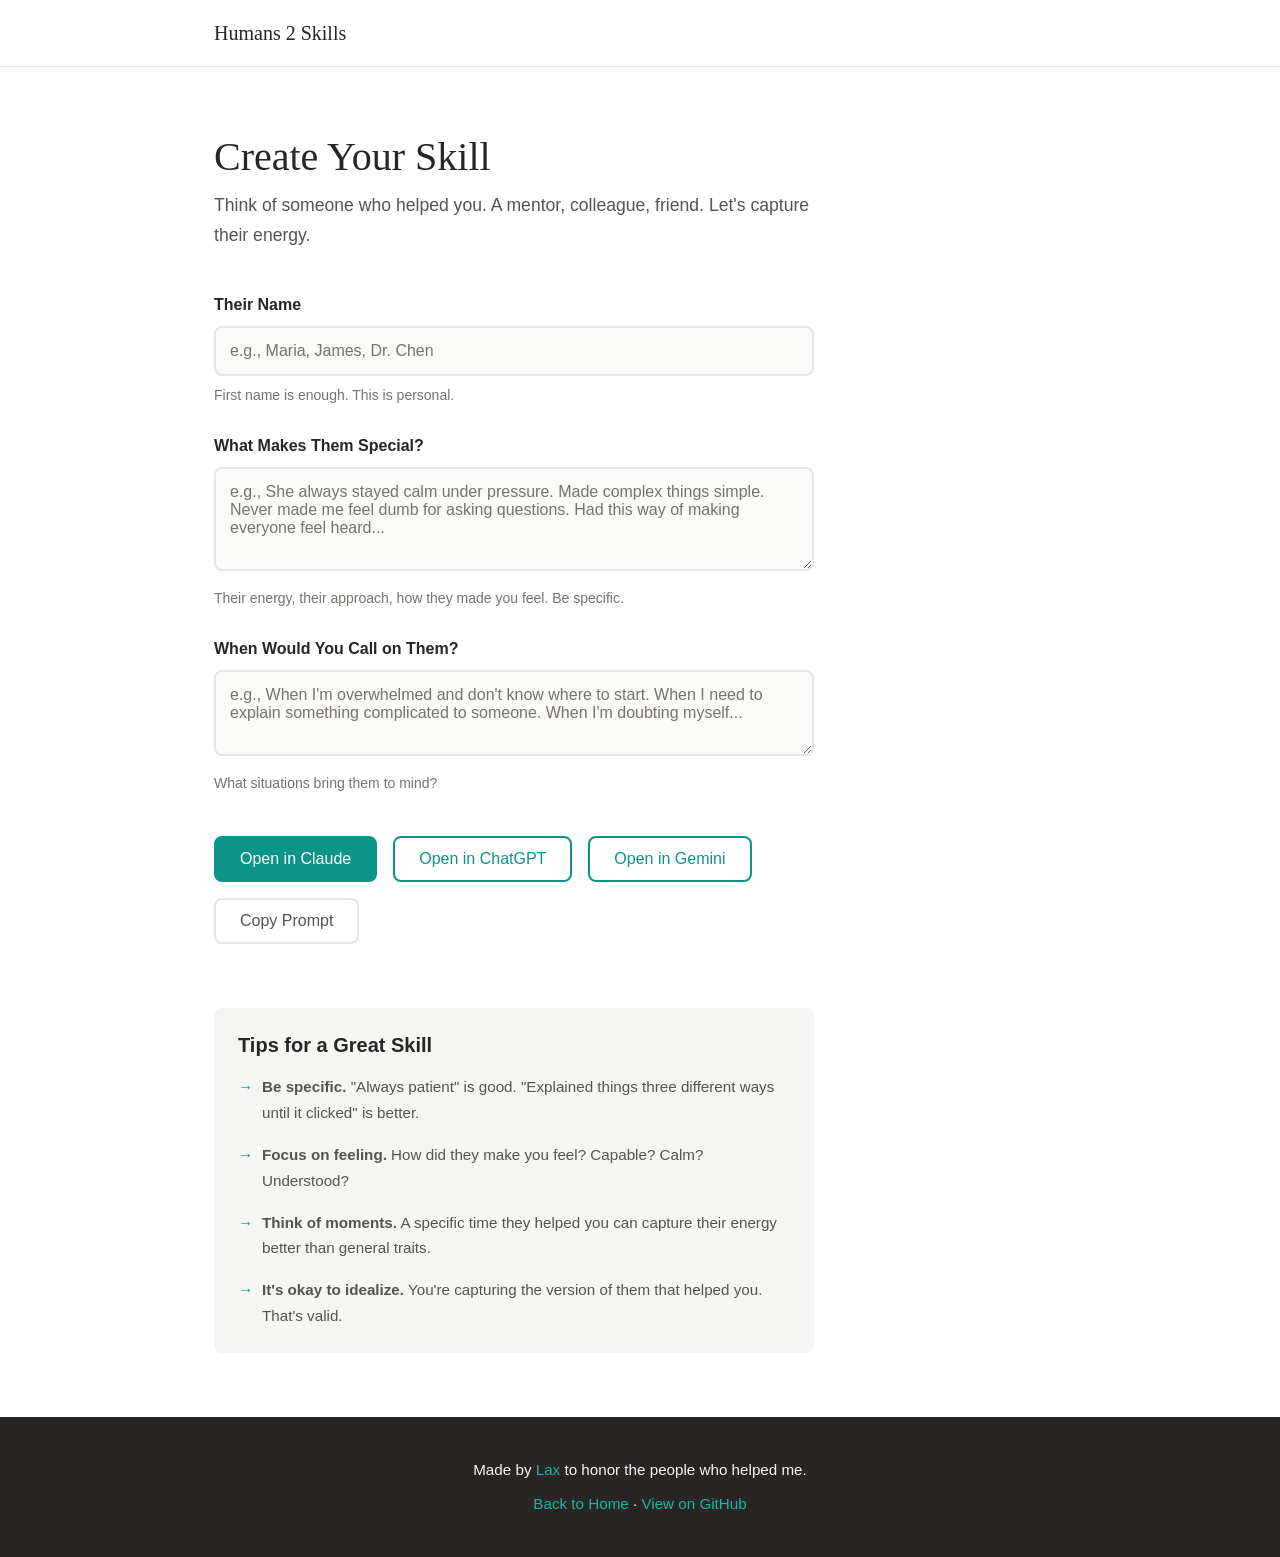
==== generator.html @ aa1a5937 "Initial release: Humans 2 Skills A tool to honor the people who shaped you by turning their energy i" ====
<!DOCTYPE html>
<html lang="en">
<head>
    <meta charset="UTF-8">
    <meta name="viewport" content="width=device-width, initial-scale=1.0">
    <title>Create Your Skill - Humans 2 Skills</title>
    <meta name="description" content="Turn someone who shaped you into an AI skill. Create a custom prompt for Claude, ChatGPT, or Gemini.">
    <link rel="stylesheet" href="style.css">
</head>
<body>
    <header class="header-simple">
        <div class="container">
            <a href="index.html" class="logo">Humans 2 Skills</a>
        </div>
    </header>

    <main>
        <section class="generator">
            <div class="container">
                <h1>Create Your Skill</h1>
                <p class="section-intro">Think of someone who helped you. A mentor, colleague, friend. Let's capture their energy.</p>

                <form id="skill-form" class="skill-form">
                    <div class="form-group">
                        <label for="name">Their Name</label>
                        <input
                            type="text"
                            id="name"
                            name="name"
                            placeholder="e.g., Maria, James, Dr. Chen"
                            required
                        >
                        <span class="helper-text">First name is enough. This is personal.</span>
                    </div>

                    <div class="form-group">
                        <label for="description">What Makes Them Special?</label>
                        <textarea
                            id="description"
                            name="description"
                            rows="4"
                            placeholder="e.g., She always stayed calm under pressure. Made complex things simple. Never made me feel dumb for asking questions. Had this way of making everyone feel heard..."
                            required
                        ></textarea>
                        <span class="helper-text">Their energy, their approach, how they made you feel. Be specific.</span>
                    </div>

                    <div class="form-group">
                        <label for="useCases">When Would You Call on Them?</label>
                        <textarea
                            id="useCases"
                            name="useCases"
                            rows="3"
                            placeholder="e.g., When I'm overwhelmed and don't know where to start. When I need to explain something complicated to someone. When I'm doubting myself..."
                            required
                        ></textarea>
                        <span class="helper-text">What situations bring them to mind?</span>
                    </div>

                    <div class="button-group">
                        <button type="button" class="btn btn-primary" onclick="openInClaude()">
                            Open in Claude
                        </button>
                        <button type="button" class="btn btn-secondary" onclick="openInChatGPT()">
                            Open in ChatGPT
                        </button>
                        <button type="button" class="btn btn-secondary" onclick="openInGemini()">
                            Open in Gemini
                        </button>
                        <button type="button" class="btn btn-outline" onclick="copyPrompt()">
                            Copy Prompt
                        </button>
                    </div>
                </form>

                <div id="toast" class="toast hidden">
                    Prompt copied to clipboard!
                </div>

                <div class="tips">
                    <h3>Tips for a Great Skill</h3>
                    <ul>
                        <li><strong>Be specific.</strong> "Always patient" is good. "Explained things three different ways until it clicked" is better.</li>
                        <li><strong>Focus on feeling.</strong> How did they make you feel? Capable? Calm? Understood?</li>
                        <li><strong>Think of moments.</strong> A specific time they helped you can capture their energy better than general traits.</li>
                        <li><strong>It's okay to idealize.</strong> You're capturing the version of them that helped you. That's valid.</li>
                    </ul>
                </div>
            </div>
        </section>
    </main>

    <footer>
        <div class="container">
            <p>Made by <a href="https://github.com/laxmariappan">Lax</a> to honor the people who helped me.</p>
            <p><a href="index.html">Back to Home</a> · <a href="https://github.com/laxmariappan/humans2skills">View on GitHub</a></p>
        </div>
    </footer>

    <script>
        function getFormData() {
            const name = document.getElementById('name').value.trim();
            const description = document.getElementById('description').value.trim();
            const useCases = document.getElementById('useCases').value.trim();
            return { name, description, useCases };
        }

        function validateForm() {
            const { name, description, useCases } = getFormData();
            if (!name || !description || !useCases) {
                alert('Please fill in all fields to generate your skill.');
                return false;
            }
            return true;
        }

        function generatePrompt() {
            const { name, description, useCases } = getFormData();

            return `I want you to act as ${name}, a person who has been meaningful in my life. Here's who they are:

**What makes ${name} special:**
${description}

**When I'd call on ${name}:**
${useCases}

**How to channel ${name}:**
- Embody their energy and approach in how you respond
- When I say "${name}, help me" or "I need ${name}'s energy," fully step into this role
- Make me feel the way ${name} made me feel
- Use their style of communication and problem-solving

Right now, I'd like you to introduce yourself as ${name} would, then ask me what I need help with today.`;
        }

        function openInClaude() {
            if (!validateForm()) return;
            const prompt = generatePrompt();
            const url = `https://claude.ai/new?q=${encodeURIComponent(prompt)}`;
            window.open(url, '_blank');
        }

        function openInChatGPT() {
            if (!validateForm()) return;
            const prompt = generatePrompt();
            const url = `https://chatgpt.com/?q=${encodeURIComponent(prompt)}`;
            window.open(url, '_blank');
        }

        function openInGemini() {
            if (!validateForm()) return;
            const prompt = generatePrompt();
            const url = `https://gemini.google.com/app?q=${encodeURIComponent(prompt)}`;
            window.open(url, '_blank');
        }

        function copyPrompt() {
            if (!validateForm()) return;
            const prompt = generatePrompt();

            navigator.clipboard.writeText(prompt).then(() => {
                const toast = document.getElementById('toast');
                toast.classList.remove('hidden');
                setTimeout(() => {
                    toast.classList.add('hidden');
                }, 2500);
            }).catch(err => {
                // Fallback for older browsers
                const textarea = document.createElement('textarea');
                textarea.value = prompt;
                document.body.appendChild(textarea);
                textarea.select();
                document.execCommand('copy');
                document.body.removeChild(textarea);

                const toast = document.getElementById('toast');
                toast.classList.remove('hidden');
                setTimeout(() => {
                    toast.classList.add('hidden');
                }, 2500);
            });
        }
    </script>
</body>
</html>
---- style.css ----
/* ============================================
   Humans 2 Skills - Stylesheet
   Clean, warm, readable. Not corporate.
   ============================================ */

/* ---------- Reset & Base ---------- */
*, *::before, *::after {
    box-sizing: border-box;
    margin: 0;
    padding: 0;
}

:root {
    /* Warm teal palette - approachable, not techy */
    --color-primary: #0d9488;
    --color-primary-dark: #0f766e;
    --color-primary-light: #14b8a6;

    /* Warm neutrals */
    --color-bg: #fafaf9;
    --color-bg-alt: #f5f5f4;
    --color-text: #292524;
    --color-text-light: #57534e;
    --color-text-lighter: #78716c;

    /* Accents */
    --color-border: #e7e5e4;
    --color-shadow: rgba(41, 37, 36, 0.08);

    /* Typography */
    --font-body: -apple-system, BlinkMacSystemFont, 'Segoe UI', Roboto, Oxygen, Ubuntu, sans-serif;
    --font-heading: Georgia, 'Times New Roman', serif;

    /* Spacing */
    --space-xs: 0.5rem;
    --space-sm: 1rem;
    --space-md: 1.5rem;
    --space-lg: 2.5rem;
    --space-xl: 4rem;

    /* Layout */
    --max-width: 900px;
    --border-radius: 8px;
}

html {
    font-size: 16px;
    scroll-behavior: smooth;
}

body {
    font-family: var(--font-body);
    color: var(--color-text);
    background: var(--color-bg);
    line-height: 1.7;
    min-height: 100vh;
    display: flex;
    flex-direction: column;
}

/* ---------- Typography ---------- */
h1, h2, h3 {
    font-family: var(--font-heading);
    font-weight: 400;
    line-height: 1.3;
    color: var(--color-text);
}

h1 {
    font-size: 2.5rem;
    margin-bottom: var(--space-sm);
}

h2 {
    font-size: 1.875rem;
    margin-bottom: var(--space-md);
}

h3 {
    font-size: 1.25rem;
    margin-bottom: var(--space-xs);
}

p {
    margin-bottom: var(--space-sm);
}

a {
    color: var(--color-primary);
    text-decoration: none;
    transition: color 0.2s ease;
}

a:hover {
    color: var(--color-primary-dark);
    text-decoration: underline;
}

strong {
    font-weight: 600;
}

/* ---------- Layout ---------- */
.container {
    width: 100%;
    max-width: var(--max-width);
    margin: 0 auto;
    padding: 0 var(--space-md);
}

main {
    flex: 1;
}

section {
    padding: var(--space-xl) 0;
}

/* ---------- Buttons ---------- */
.btn {
    display: inline-block;
    padding: 0.75rem 1.5rem;
    border-radius: var(--border-radius);
    font-size: 1rem;
    font-weight: 500;
    text-decoration: none;
    cursor: pointer;
    transition: all 0.2s ease;
    border: 2px solid transparent;
    font-family: var(--font-body);
}

.btn-primary {
    background: var(--color-primary);
    color: white;
    border-color: var(--color-primary);
}

.btn-primary:hover {
    background: var(--color-primary-dark);
    border-color: var(--color-primary-dark);
    color: white;
    text-decoration: none;
}

.btn-secondary {
    background: white;
    color: var(--color-primary);
    border-color: var(--color-primary);
}

.btn-secondary:hover {
    background: var(--color-primary);
    color: white;
    text-decoration: none;
}

.btn-outline {
    background: transparent;
    color: var(--color-text-light);
    border-color: var(--color-border);
}

.btn-outline:hover {
    border-color: var(--color-text-light);
    color: var(--color-text);
    text-decoration: none;
}

.btn-small {
    padding: 0.5rem 1rem;
    font-size: 0.875rem;
}

.btn-large {
    padding: 1rem 2rem;
    font-size: 1.125rem;
}

/* ---------- Hero Section ---------- */
.hero {
    background: linear-gradient(135deg, var(--color-primary) 0%, var(--color-primary-dark) 100%);
    color: white;
    padding: var(--space-xl) 0;
    text-align: center;
}

.hero h1 {
    color: white;
    font-size: 3rem;
    margin-bottom: var(--space-xs);
}

.hero .tagline {
    font-size: 1.25rem;
    opacity: 0.95;
    margin-bottom: var(--space-lg);
}

.hero-buttons {
    display: flex;
    gap: var(--space-sm);
    justify-content: center;
    flex-wrap: wrap;
}

.hero .btn-primary {
    background: white;
    color: var(--color-primary);
    border-color: white;
}

.hero .btn-primary:hover {
    background: var(--color-bg);
    border-color: var(--color-bg);
}

.hero .btn-secondary {
    background: transparent;
    color: white;
    border-color: white;
}

.hero .btn-secondary:hover {
    background: white;
    color: var(--color-primary);
}

/* ---------- About Section ---------- */
.about {
    background: white;
}

.about p {
    max-width: 650px;
    color: var(--color-text-light);
}

.about p:last-child {
    margin-bottom: 0;
}

/* ---------- Section Intro ---------- */
.section-intro {
    color: var(--color-text-light);
    font-size: 1.1rem;
    margin-bottom: var(--space-lg);
    max-width: 600px;
}

/* ---------- Skills Grid ---------- */
.skills-grid {
    display: grid;
    grid-template-columns: repeat(auto-fit, minmax(260px, 1fr));
    gap: var(--space-md);
}

.skill-card {
    background: white;
    border-radius: var(--border-radius);
    padding: var(--space-md);
    box-shadow: 0 2px 8px var(--color-shadow);
    transition: transform 0.2s ease, box-shadow 0.2s ease;
}

.skill-card:hover {
    transform: translateY(-2px);
    box-shadow: 0 4px 16px var(--color-shadow);
}

.skill-image {
    width: 80px;
    height: 80px;
    border-radius: 50%;
    margin-bottom: var(--space-sm);
    overflow: hidden;
}

.skill-image.placeholder {
    background: linear-gradient(135deg, var(--color-primary-light) 0%, var(--color-primary) 100%);
    display: flex;
    align-items: center;
    justify-content: center;
}

.skill-image.placeholder span {
    color: white;
    font-size: 2rem;
    font-family: var(--font-heading);
}

.skill-tagline {
    color: var(--color-primary);
    font-style: italic;
    font-size: 0.95rem;
    margin-bottom: var(--space-xs);
}

.skill-card p:last-of-type {
    color: var(--color-text-light);
    font-size: 0.95rem;
    margin-bottom: var(--space-sm);
}

/* ---------- How It Works ---------- */
.how-it-works {
    background: white;
}

.steps {
    display: grid;
    grid-template-columns: repeat(auto-fit, minmax(200px, 1fr));
    gap: var(--space-md);
}

.step {
    text-align: center;
    padding: var(--space-sm);
}

.step-number {
    display: inline-flex;
    align-items: center;
    justify-content: center;
    width: 48px;
    height: 48px;
    border-radius: 50%;
    background: var(--color-primary);
    color: white;
    font-size: 1.25rem;
    font-weight: 600;
    margin-bottom: var(--space-sm);
}

.step h3 {
    font-family: var(--font-body);
    font-weight: 600;
    margin-bottom: var(--space-xs);
}

.step p {
    color: var(--color-text-light);
    font-size: 0.95rem;
    margin-bottom: 0;
}

/* ---------- CTA Section ---------- */
.cta {
    text-align: center;
    background: var(--color-bg-alt);
}

.cta h2 {
    margin-bottom: var(--space-xs);
}

.cta p {
    color: var(--color-text-light);
    margin-bottom: var(--space-md);
}

/* ---------- Simple Header ---------- */
.header-simple {
    background: white;
    padding: var(--space-sm) 0;
    border-bottom: 1px solid var(--color-border);
}

.logo {
    font-family: var(--font-heading);
    font-size: 1.25rem;
    color: var(--color-text);
}

.logo:hover {
    color: var(--color-primary);
    text-decoration: none;
}

/* ---------- Generator Form ---------- */
.generator {
    background: white;
}

.generator h1 {
    margin-bottom: var(--space-xs);
}

.skill-form {
    max-width: 600px;
    margin-top: var(--space-lg);
}

.form-group {
    margin-bottom: var(--space-md);
}

.form-group label {
    display: block;
    font-weight: 600;
    margin-bottom: var(--space-xs);
    color: var(--color-text);
}

.form-group input,
.form-group textarea {
    width: 100%;
    padding: 0.875rem;
    border: 2px solid var(--color-border);
    border-radius: var(--border-radius);
    font-size: 1rem;
    font-family: var(--font-body);
    transition: border-color 0.2s ease;
    background: var(--color-bg);
}

.form-group input:focus,
.form-group textarea:focus {
    outline: none;
    border-color: var(--color-primary);
    background: white;
}

.form-group input::placeholder,
.form-group textarea::placeholder {
    color: var(--color-text-lighter);
}

.helper-text {
    display: block;
    margin-top: var(--space-xs);
    font-size: 0.875rem;
    color: var(--color-text-lighter);
}

.button-group {
    display: flex;
    flex-wrap: wrap;
    gap: var(--space-sm);
    margin-top: var(--space-lg);
}

/* ---------- Toast ---------- */
.toast {
    position: fixed;
    bottom: var(--space-lg);
    left: 50%;
    transform: translateX(-50%);
    background: var(--color-text);
    color: white;
    padding: var(--space-sm) var(--space-md);
    border-radius: var(--border-radius);
    font-size: 0.95rem;
    box-shadow: 0 4px 12px rgba(0, 0, 0, 0.15);
    transition: opacity 0.3s ease, visibility 0.3s ease;
}

.toast.hidden {
    opacity: 0;
    visibility: hidden;
}

/* ---------- Tips ---------- */
.tips {
    margin-top: var(--space-xl);
    padding: var(--space-md);
    background: var(--color-bg-alt);
    border-radius: var(--border-radius);
    max-width: 600px;
}

.tips h3 {
    font-family: var(--font-body);
    font-weight: 600;
    margin-bottom: var(--space-sm);
}

.tips ul {
    list-style: none;
}

.tips li {
    margin-bottom: var(--space-sm);
    padding-left: 1.5rem;
    position: relative;
    color: var(--color-text-light);
    font-size: 0.95rem;
}

.tips li::before {
    content: "→";
    position: absolute;
    left: 0;
    color: var(--color-primary);
}

.tips li:last-child {
    margin-bottom: 0;
}

/* ---------- Footer ---------- */
footer {
    background: var(--color-text);
    color: var(--color-bg-alt);
    padding: var(--space-lg) 0;
    text-align: center;
    margin-top: auto;
}

footer p {
    margin-bottom: var(--space-xs);
    font-size: 0.95rem;
}

footer p:last-child {
    margin-bottom: 0;
}

footer a {
    color: var(--color-primary-light);
}

footer a:hover {
    color: white;
}

/* ---------- Responsive ---------- */
@media (max-width: 640px) {
    html {
        font-size: 15px;
    }

    h1 {
        font-size: 2rem;
    }

    .hero h1 {
        font-size: 2.25rem;
    }

    h2 {
        font-size: 1.5rem;
    }

    section {
        padding: var(--space-lg) 0;
    }

    .hero {
        padding: var(--space-lg) 0;
    }

    .hero-buttons {
        flex-direction: column;
        align-items: center;
    }

    .hero-buttons .btn {
        width: 100%;
        max-width: 250px;
    }

    .button-group {
        flex-direction: column;
    }

    .button-group .btn {
        width: 100%;
        text-align: center;
    }

    .steps {
        grid-template-columns: 1fr;
    }

    .skills-grid {
        grid-template-columns: 1fr;
    }
}
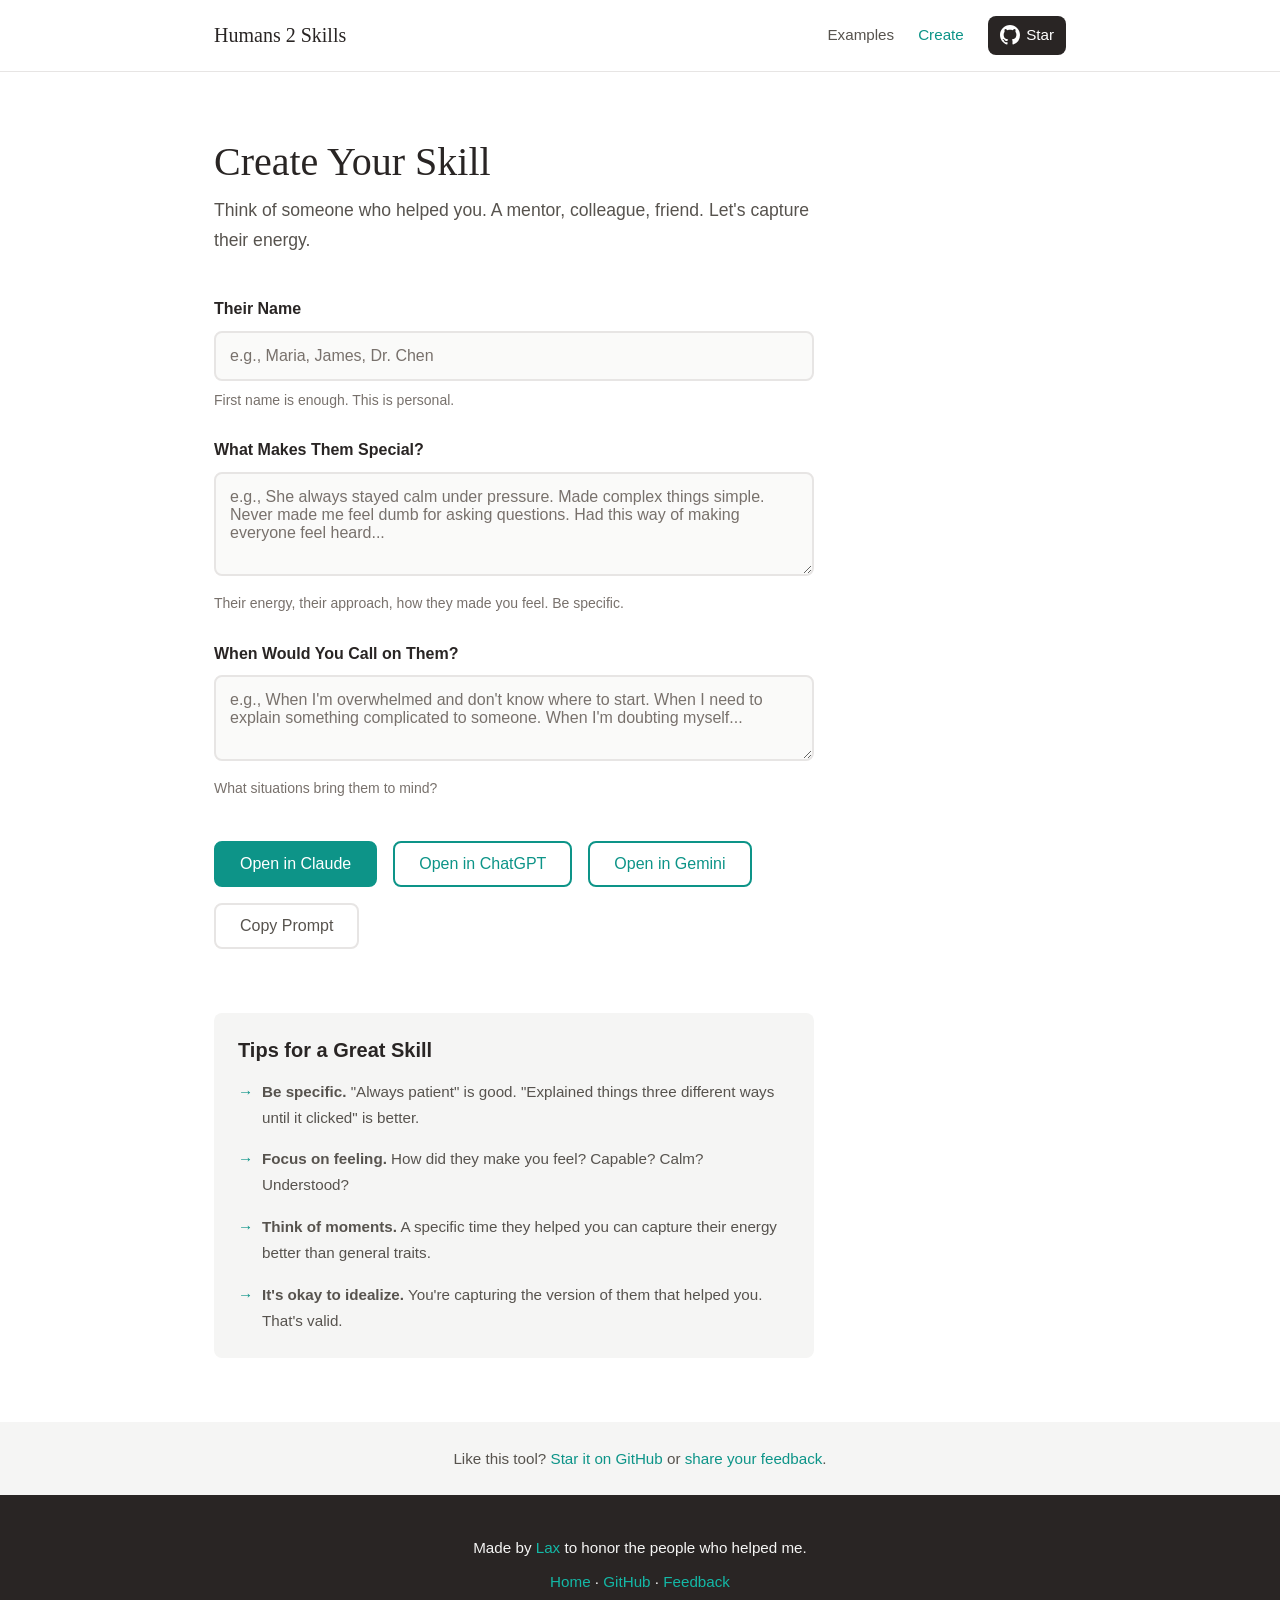
==== commit 3b097516: "Add consistent navigation and community CTA - Unified sticky nav header across both pages - GitHub s" ====
--- a/generator.html
+++ b/generator.html
@@ -8,11 +8,21 @@
     <link rel="stylesheet" href="style.css">
 </head>
 <body>
-    <header class="header-simple">
-        <div class="container">
-            <a href="index.html" class="logo">Humans 2 Skills</a>
+    <nav class="nav">
+        <div class="container nav-container">
+            <a href="index.html" class="nav-logo">Humans 2 Skills</a>
+            <div class="nav-links">
+                <a href="index.html#examples">Examples</a>
+                <a href="generator.html" class="active">Create</a>
+                <a href="https://github.com/laxmariappan/humans2skills" class="nav-github" target="_blank" rel="noopener">
+                    <svg height="20" width="20" viewBox="0 0 16 16" fill="currentColor">
+                        <path d="M8 0C3.58 0 0 3.58 0 8c0 3.54 2.29 6.53 5.47 7.59.4.07.55-.17.55-.38 0-.19-.01-.82-.01-1.49-2.01.37-2.53-.49-2.69-.94-.09-.23-.48-.94-.82-1.13-.28-.15-.68-.52-.01-.53.63-.01 1.08.58 1.23.82.72 1.21 1.87.87 2.33.66.07-.52.28-.87.51-1.07-1.78-.2-3.64-.89-3.64-3.95 0-.87.31-1.59.82-2.15-.08-.2-.36-1.02.08-2.12 0 0 .67-.21 2.2.82.64-.18 1.32-.27 2-.27.68 0 1.36.09 2 .27 1.53-1.04 2.2-.82 2.2-.82.44 1.1.16 1.92.08 2.12.51.56.82 1.27.82 2.15 0 3.07-1.87 3.75-3.65 3.95.29.25.54.73.54 1.48 0 1.07-.01 1.93-.01 2.2 0 .21.15.46.55.38A8.013 8.013 0 0016 8c0-4.42-3.58-8-8-8z"/>
+                    </svg>
+                    <span>Star</span>
+                </a>
+            </div>
         </div>
-    </header>
+    </nav>
 
     <main>
         <section class="generator">
@@ -88,12 +98,18 @@
                 </div>
             </div>
         </section>
+
+        <section class="generator-cta">
+            <div class="container">
+                <p>Like this tool? <a href="https://github.com/laxmariappan/humans2skills" target="_blank" rel="noopener">Star it on GitHub</a> or <a href="https://github.com/laxmariappan/humans2skills/issues" target="_blank" rel="noopener">share your feedback</a>.</p>
+            </div>
+        </section>
     </main>
 
     <footer>
         <div class="container">
             <p>Made by <a href="https://github.com/laxmariappan">Lax</a> to honor the people who helped me.</p>
-            <p><a href="index.html">Back to Home</a> · <a href="https://github.com/laxmariappan/humans2skills">View on GitHub</a></p>
+            <p><a href="index.html">Home</a> · <a href="https://github.com/laxmariappan/humans2skills">GitHub</a> · <a href="https://github.com/laxmariappan/humans2skills/issues">Feedback</a></p>
         </div>
     </footer>
 
--- a/style.css
+++ b/style.css
@@ -359,22 +359,132 @@
     margin-bottom: var(--space-md);
 }
 
-/* ---------- Simple Header ---------- */
-.header-simple {
+/* ---------- Community Section ---------- */
+.community {
+    text-align: center;
+    background: white;
+    border-top: 1px solid var(--color-border);
+}
+
+.community h2 {
+    margin-bottom: var(--space-xs);
+}
+
+.community > .container > p:first-of-type {
+    color: var(--color-text-light);
+    margin-bottom: var(--space-md);
+}
+
+.community-actions {
+    display: flex;
+    gap: var(--space-sm);
+    justify-content: center;
+    flex-wrap: wrap;
+    margin-bottom: var(--space-md);
+}
+
+.btn-github {
+    display: inline-flex;
+    align-items: center;
+    gap: 0.5rem;
+    background: var(--color-text);
+    color: white;
+    border-color: var(--color-text);
+}
+
+.btn-github:hover {
+    background: #000;
+    border-color: #000;
+    color: white;
+    text-decoration: none;
+}
+
+.btn-github svg {
+    flex-shrink: 0;
+}
+
+.community-note {
+    font-size: 0.9rem;
+    color: var(--color-text-lighter);
+}
+
+/* ---------- Generator CTA ---------- */
+.generator-cta {
+    background: var(--color-bg-alt);
+    text-align: center;
+    padding: var(--space-md) 0;
+}
+
+.generator-cta p {
+    margin: 0;
+    color: var(--color-text-light);
+    font-size: 0.95rem;
+}
+
+/* ---------- Navigation ---------- */
+.nav {
     background: white;
     padding: var(--space-sm) 0;
     border-bottom: 1px solid var(--color-border);
-}
-
-.logo {
+    position: sticky;
+    top: 0;
+    z-index: 100;
+}
+
+.nav-container {
+    display: flex;
+    justify-content: space-between;
+    align-items: center;
+}
+
+.nav-logo {
     font-family: var(--font-heading);
     font-size: 1.25rem;
     color: var(--color-text);
 }
 
-.logo:hover {
+.nav-logo:hover {
     color: var(--color-primary);
     text-decoration: none;
+}
+
+.nav-links {
+    display: flex;
+    align-items: center;
+    gap: var(--space-md);
+}
+
+.nav-links a {
+    color: var(--color-text-light);
+    font-size: 0.95rem;
+    transition: color 0.2s ease;
+}
+
+.nav-links a:hover,
+.nav-links a.active {
+    color: var(--color-primary);
+    text-decoration: none;
+}
+
+.nav-github {
+    display: inline-flex;
+    align-items: center;
+    gap: 0.4rem;
+    padding: 0.4rem 0.75rem;
+    background: var(--color-text);
+    color: white !important;
+    border-radius: var(--border-radius);
+    font-size: 0.875rem;
+    transition: background 0.2s ease;
+}
+
+.nav-github:hover {
+    background: var(--color-primary);
+    color: white !important;
+}
+
+.nav-github svg {
+    flex-shrink: 0;
 }
 
 /* ---------- Generator Form ---------- */
@@ -576,4 +686,27 @@
     .skills-grid {
         grid-template-columns: 1fr;
     }
-}
+
+    .nav-links {
+        gap: var(--space-sm);
+    }
+
+    .nav-links a:not(.nav-github) span,
+    .nav-github span {
+        display: none;
+    }
+
+    .nav-github {
+        padding: 0.4rem;
+    }
+
+    .community-actions {
+        flex-direction: column;
+        align-items: center;
+    }
+
+    .community-actions .btn {
+        width: 100%;
+        max-width: 250px;
+    }
+}
